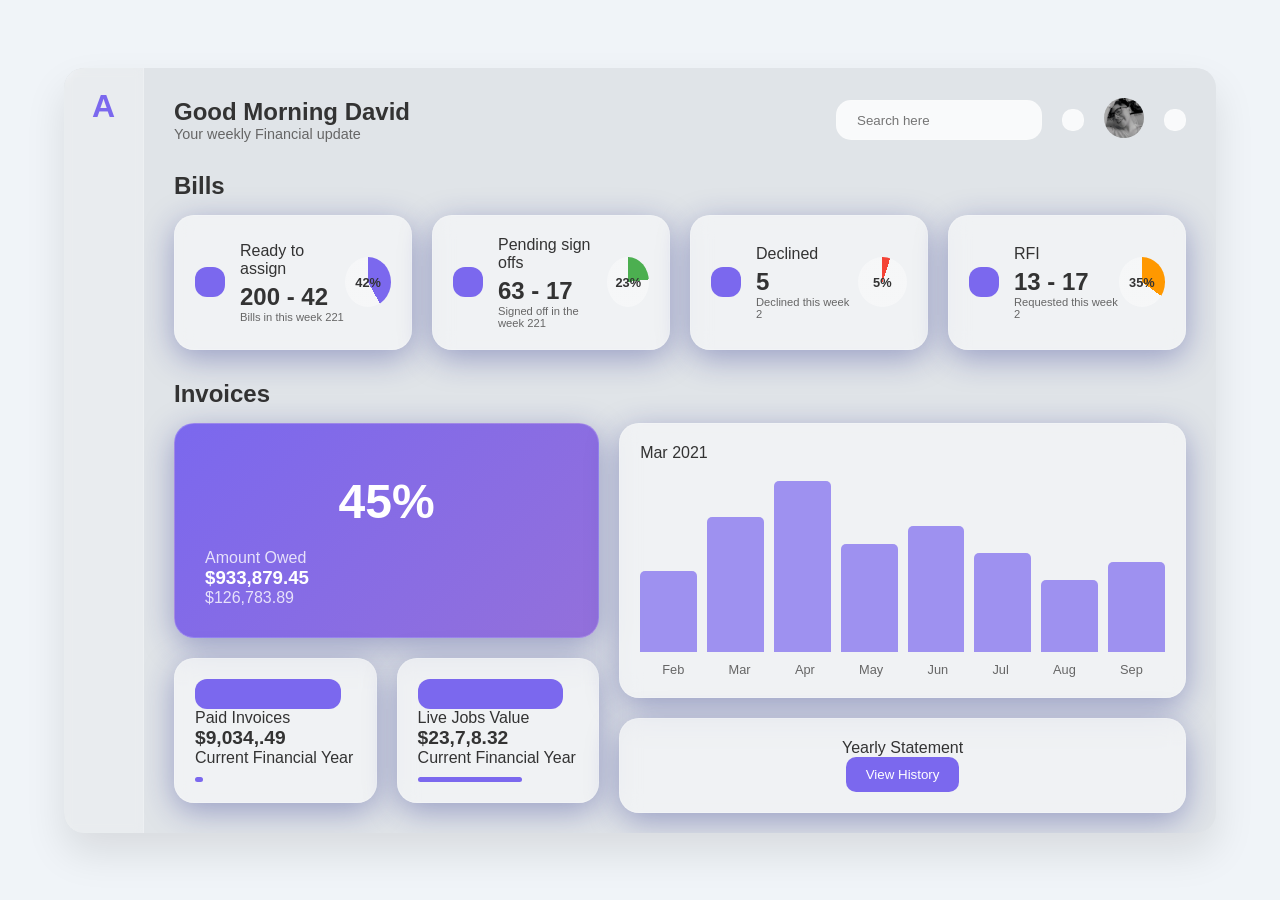
==== calendary/index.html @ 46ff019f "proyecto" ====
<!DOCTYPE html>
<html lang="es">
<head>
    <meta charset="UTF-8">
    <meta name="viewport" content="width=device-width, initial-scale=1.0">
    <title>Financial Dashboard UI - Glassmorphism</title>
    <link rel="stylesheet" href="./css/style.css">
    <link rel="stylesheet" href="cdnjs.cloudflare.com">
</head>
<body>

    <div class="dashboard-container">
        <aside class="sidebar">
            <div class="logo">A</div>
            <nav class="nav-links">
                <a href="#" class="active"><i class="fas fa-home"></i></a>
                <a href="#"><i class="fas fa-chart-line"></i></a>
                <a href="#"><i class="fas fa-file-invoice"></i></a>
                <a href="#"><i class="fas fa-cog"></i></a>
            </nav>
        </aside>
        <main class="main-content">
            <header class="header">
                <div class="greeting">
                    <h1>Good Morning David</h1>
                    <p>Your weekly Financial update <i class="fas fa-chevron-down"></i></p>
                </div>
                <div class="header-right">
                    <div class="search-box">
                        <i class="fas fa-search"></i>
                        <input type="text" placeholder="Search here">
                    </div>
                    <i class="fas fa-bell icon-btn"></i>
                    <div class="user-avatar">
                        <img src="./img/perfil.jpg" alt="User Avatar">
                    </div>
                    <i class="fas fa-ellipsis-v icon-btn"></i>
                </div>
            </header>

            <section class="section">
                <h2>Bills <i class="fas fa-chevron-down"></i></h2>
                <div class="card-grid">
                    <div class="card bill-card">
                        <div class="card-icon"><i class="fas fa-wallet"></i></div>
                        <div class="card-content">
                            <span>Ready to assign</span>
                            <h3>200 - 42</h3>
                            <p>Bills in this week 221</p>
                        </div>
                        <div class="progress-circle">42%</div>
                    </div>
                    <div class="card bill-card">
                        <div class="card-icon"><i class="fas fa-file-signature"></i></div>
                        <div class="card-content">
                            <span>Pending sign offs</span>
                            <h3>63 - 17</h3>
                            <p>Signed off in the week 221</p>
                        </div>
                        <div class="progress-circle" style="--progress: 23%; --color: #4CAF50;">23%</div>
                    </div>
                    <div class="card bill-card">
                        <div class="card-icon"><i class="fas fa-times-circle"></i></div>
                        <div class="card-content">
                            <span>Declined</span>
                            <h3>5</h3>
                            <p>Declined this week 2</p>
                        </div>
                        <div class="progress-circle" style="--progress: 5%; --color: #f44336;">5%</div>
                    </div>
                    <div class="card bill-card">
                        <div class="card-icon"><i class="fas fa-check-circle"></i></div>
                        <div class="card-content">
                            <span>RFI</span>
                            <h3>13 - 17</h3>
                            <p>Requested this week 2</p>
                        </div>
                        <div class="progress-circle" style="--progress: 35%; --color: #ff9800;">35%</div>
                    </div>
                </div>
            </section>

            <section class="section">
                <h2>Invoices <i class="fas fa-chevron-down"></i></h2>
                <div class="bottom-grid">
                    <div class="left-column">
                        <div class="card large-card">
                            <div class="large-chart-icon"><i class="fas fa-chart-pie"></i></div>
                            <div class="large-chart-progress">45%</div>
                            <div class="large-card-footer">
                                <span>Amount Owed</span>
                                <h3>$933,879.45</h3>
                                <p>$126,783.89</p>
                            </div>
                        </div>

                        <div class="small-cards">
                            <div class="card small-card">
                                <div class="card-icon"><i class="fas fa-file-invoice-dollar"></i></div>
                                <span>Paid Invoices</span>
                                <h3>$9,034,.49</h3>
                                <p>Current Financial Year</p>
                                <div class="progress-small" style="--progress: 5%;"></div>
                            </div>
                            <div class="card small-card">
                                <div class="card-icon"><i class="fas fa-briefcase"></i></div>
                                <span>Live Jobs Value</span>
                                <h3>$23,7,8.32</h3>
                                <p>Current Financial Year</p>
                                <div class="progress-small" style="--progress: 65%;"></div>
                            </div>
                        </div>
                    </div>
                    <div class="right-column">
                        <div class="card chart-card">
                            <div class="chart-header">
                                <span>Mar 2021</span>
                            </div>
                            <div class="bar-chart">
                                <div class="bar" style="height: 45%;" title="Feb"></div>
                                <div class="bar" style="height: 75%;" title="Mar"></div>
                                <div class="bar" style="height: 95%;" title="Apr"></div>
                                <div class="bar" style="height: 60%;" title="May"></div>
                                <div class="bar" style="height: 70%;" title="Jun"></div>
                                <div class="bar" style="height: 55%;" title="Jul"></div>
                                <div class="bar" style="height: 40%;" title="Aug"></div>
                                <div class="bar" style="height: 50%;" title="Sep"></div>
                            </div>
                            <div class="chart-labels">
                                <span>Feb</span><span>Mar</span><span>Apr</span><span>May</span><span>Jun</span><span>Jul</span><span>Aug</span><span>Sep</span>
                            </div>
                        </div>

                        <div class="card history-card">
                            <span>Yearly Statement</span>
                            <button>View History</button>
                        </div>
                    </div>
                </div>
            </section>
        </main>
    </div>

</body>
</html>
---- calendary/css/style.css ----
:root {
    --primary-color: #7b68ee;
    --background-color: #f0f4f8;
    --card-bg-blur: rgba(255, 255, 255, 0.5);
    --text-color: #333;
    --text-light: #666;
    --shadow: 0 8px 32px 0 rgba(31, 38, 135, 0.37);
    --border: 1px solid rgba(255, 255, 255, 0.18);
    --icon-bg: rgba(255, 255, 255, 0.8);
}

* {
    box-sizing: border-box;
    margin: 0;
    padding: 0;
}

body {
    font-family: 'Segoe UI', Tahoma, Geneva, Verdana, sans-serif;
    background: var(--background-color);
    display: flex;
    justify-content: center;
    align-items: center;
    min-height: 100vh;
    color: var(--text-color);
}

.dashboard-container {
    display: flex;
    width: 90%;
    max-width: 1200px;
    height: 85vh;
    background: #e0e4e8; 
    border-radius: 20px;
    overflow: hidden;
    box-shadow: 0 20px 40px rgba(0, 0, 0, 0.1);
}
.sidebar {
    width: 80px;
    background: rgba(255, 255, 255, 0.3);
    backdrop-filter: blur(5px);
    display: flex;
    flex-direction: column;
    align-items: center;
    padding: 20px 0;
    border-right: var(--border);
}

.logo {
    font-size: 2rem;
    font-weight: bold;
    color: var(--primary-color);
    margin-bottom: 40px;
}

.nav-links a {
    display: block;
    color: var(--text-light);
    padding: 15px;
    font-size: 1.3rem;
    text-decoration: none;
    transition: color 0.3s;
}

.nav-links a:hover, .nav-links a.active {
    color: var(--primary-color);
}
.main-content {
    flex-grow: 1;
    padding: 30px;
    overflow-y: auto;
}

.header {
    display: flex;
    justify-content: space-between;
    align-items: center;
    margin-bottom: 30px;
}

.greeting h1 {
    font-size: 1.5rem;
}

.greeting p {
    font-size: 0.9rem;
    color: var(--text-light);
}

.header-right {
    display: flex;
    align-items: center;
    gap: 20px;
}

.search-box {
    background: var(--icon-bg);
    padding: 10px 15px;
    border-radius: 15px;
    border: var(--border);
}

.search-box input {
    border: none;
    background: transparent;
    outline: none;
    margin-left: 5px;
}

.icon-btn {
    background: var(--icon-bg);
    padding: 10px;
    border-radius: 10px;
    cursor: pointer;
    border: var(--border);
}

.user-avatar img {
    width: 40px;
    height: 40px;
    border-radius: 50%;
    object-fit: cover;
}
.section h2 {
    margin-bottom: 15px;
    color: var(--text-color);
}

.card {
    background: var(--card-bg-blur);
    backdrop-filter: blur(10px); 
    border: var(--border);
    border-radius: 20px;
    padding: 20px;
    box-shadow: var(--shadow);
    display: flex;
    flex-direction: column;
}

.card-grid {
    display: grid;
    grid-template-columns: repeat(auto-fit, minmax(220px, 1fr));
    gap: 20px;
    margin-bottom: 30px;
}

.bill-card {
    flex-direction: row;
    align-items: center;
}

.card-icon {
    background: var(--primary-color);
    color: white;
    padding: 15px;
    border-radius: 12px;
    font-size: 1.2rem;
    margin-right: 15px;
}

.card-content h3 {
    font-size: 1.5rem;
    margin-top: 5px;
}

.card-content p {
    font-size: 0.7rem;
    color: var(--text-light);
}
.progress-circle {
    width: 50px;
    height: 50px;
    border-radius: 50%;
    background: conic-gradient(var(--color, var(--primary-color)) var(--progress, 42%), rgba(255, 255, 255, 0.4) 0%);
    display: flex;
    justify-content: center;
    align-items: center;
    font-size: 0.8rem;
    font-weight: bold;
    color: var(--text-color);
    margin-left: auto;
}
.bottom-grid {
    display: flex;
    gap: 20px;
}

.left-column {
    flex: 1.5;
    display: flex;
    flex-direction: column;
    gap: 20px;
}

.right-column {
    flex: 2;
    display: flex;
    flex-direction: column;
    gap: 20px;
}

.large-card {
    position: relative;
    background: linear-gradient(135deg, var(--primary-color), #9370db);
    color: white;
    padding: 30px;
}

.large-chart-progress {
    font-size: 3rem;
    font-weight: bold;
    text-align: center;
    margin-top: 20px;
}

.large-card-footer {
    margin-top: 20px;
}

.large-card-footer span, .large-card-footer p {
    color: rgba(255, 255, 255, 0.8);
}

.small-cards {
    display: flex;
    gap: 20px;
}

.small-card {
    flex: 1;
    position: relative;
}

.small-card h3 {
    font-size: 1.2rem;
}

.progress-small {
    height: 5px;
    background: var(--primary-color);
    width: var(--progress, 50%);
    border-radius: 5px;
    margin-top: 10px;
}

.chart-card {
    flex-grow: 1;
    display: flex;
    flex-direction: column;
}

.bar-chart {
    display: flex;
    align-items: flex-end;
    height: 200px;
    gap: 10px;
    padding: 10px 0;
}

.bar {
    flex: 1;
    background: var(--primary-color);
    border-radius: 5px 5px 0 0;
    transition: height 0.5s ease;
    opacity: 0.7;
}

.bar:hover {
    opacity: 1;
}

.chart-labels {
    display: flex;
    justify-content: space-around;
    font-size: 0.8rem;
    color: var(--text-light);
}

.history-card {
    display: flex;
    justify-content: space-between;
    align-items: center;
}

.history-card button {
    background: var(--primary-color);
    color: white;
    border: none;
    padding: 10px 20px;
    border-radius: 10px;
    cursor: pointer;
}
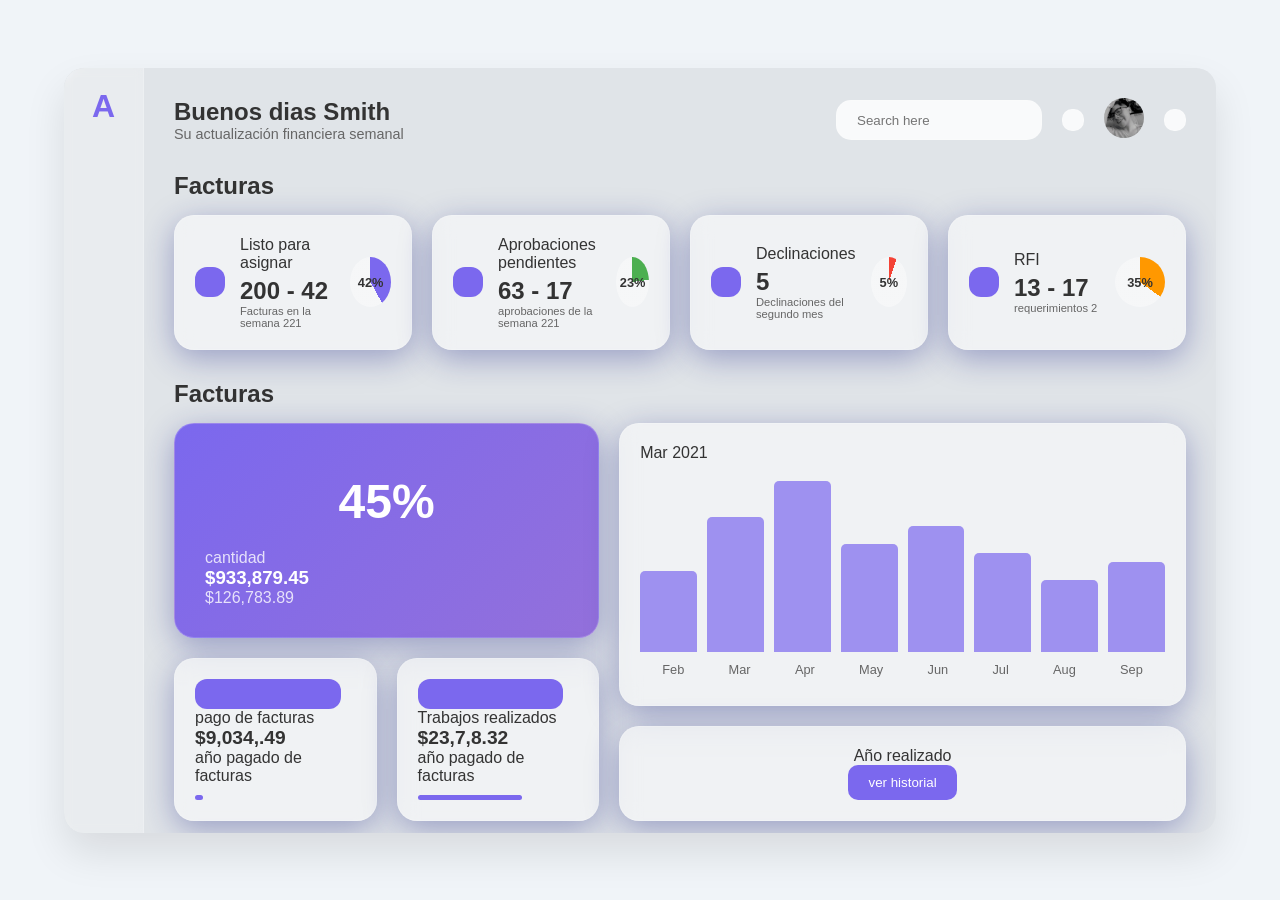
==== commit d71b7574: "proyecto 2" ====
--- a/calendary/index.html
+++ b/calendary/index.html
@@ -3,7 +3,7 @@
 <head>
     <meta charset="UTF-8">
     <meta name="viewport" content="width=device-width, initial-scale=1.0">
-    <title>Financial Dashboard UI - Glassmorphism</title>
+    <title>Calendary</title>
     <link rel="stylesheet" href="./css/style.css">
     <link rel="stylesheet" href="cdnjs.cloudflare.com">
 </head>
@@ -22,8 +22,8 @@
         <main class="main-content">
             <header class="header">
                 <div class="greeting">
-                    <h1>Good Morning David</h1>
-                    <p>Your weekly Financial update <i class="fas fa-chevron-down"></i></p>
+                    <h1>Buenos dias Smith</h1>
+                    <p>Su actualización financiera semanal <i class="fas fa-chevron-down"></i></p>
                 </div>
                 <div class="header-right">
                     <div class="search-box">
@@ -39,32 +39,32 @@
             </header>
 
             <section class="section">
-                <h2>Bills <i class="fas fa-chevron-down"></i></h2>
+                <h2>Facturas <i class="fas fa-chevron-down"></i></h2>
                 <div class="card-grid">
                     <div class="card bill-card">
                         <div class="card-icon"><i class="fas fa-wallet"></i></div>
                         <div class="card-content">
-                            <span>Ready to assign</span>
+                            <span>Listo para asignar</span>
                             <h3>200 - 42</h3>
-                            <p>Bills in this week 221</p>
+                            <p>Facturas en la semana 221</p>
                         </div>
                         <div class="progress-circle">42%</div>
                     </div>
                     <div class="card bill-card">
                         <div class="card-icon"><i class="fas fa-file-signature"></i></div>
                         <div class="card-content">
-                            <span>Pending sign offs</span>
+                            <span>Aprobaciones pendientes</span>
                             <h3>63 - 17</h3>
-                            <p>Signed off in the week 221</p>
+                            <p>aprobaciones de la semana 221</p>
                         </div>
                         <div class="progress-circle" style="--progress: 23%; --color: #4CAF50;">23%</div>
                     </div>
                     <div class="card bill-card">
                         <div class="card-icon"><i class="fas fa-times-circle"></i></div>
                         <div class="card-content">
-                            <span>Declined</span>
+                            <span>Declinaciones</span>
                             <h3>5</h3>
-                            <p>Declined this week 2</p>
+                            <p>Declinaciones del segundo mes</p>
                         </div>
                         <div class="progress-circle" style="--progress: 5%; --color: #f44336;">5%</div>
                     </div>
@@ -73,7 +73,7 @@
                         <div class="card-content">
                             <span>RFI</span>
                             <h3>13 - 17</h3>
-                            <p>Requested this week 2</p>
+                            <p>requerimientos 2</p>
                         </div>
                         <div class="progress-circle" style="--progress: 35%; --color: #ff9800;">35%</div>
                     </div>
@@ -81,14 +81,14 @@
             </section>
 
             <section class="section">
-                <h2>Invoices <i class="fas fa-chevron-down"></i></h2>
+                <h2>Facturas <i class="fas fa-chevron-down"></i></h2>
                 <div class="bottom-grid">
                     <div class="left-column">
                         <div class="card large-card">
                             <div class="large-chart-icon"><i class="fas fa-chart-pie"></i></div>
                             <div class="large-chart-progress">45%</div>
                             <div class="large-card-footer">
-                                <span>Amount Owed</span>
+                                <span>cantidad</span>
                                 <h3>$933,879.45</h3>
                                 <p>$126,783.89</p>
                             </div>
@@ -97,16 +97,16 @@
                         <div class="small-cards">
                             <div class="card small-card">
                                 <div class="card-icon"><i class="fas fa-file-invoice-dollar"></i></div>
-                                <span>Paid Invoices</span>
+                                <span>pago de facturas</span>
                                 <h3>$9,034,.49</h3>
-                                <p>Current Financial Year</p>
+                                <p>año pagado de facturas</p>
                                 <div class="progress-small" style="--progress: 5%;"></div>
                             </div>
                             <div class="card small-card">
                                 <div class="card-icon"><i class="fas fa-briefcase"></i></div>
-                                <span>Live Jobs Value</span>
+                                <span>Trabajos realizados</span>
                                 <h3>$23,7,8.32</h3>
-                                <p>Current Financial Year</p>
+                                <p>año pagado de facturas</p>
                                 <div class="progress-small" style="--progress: 65%;"></div>
                             </div>
                         </div>
@@ -132,8 +132,8 @@
                         </div>
 
                         <div class="card history-card">
-                            <span>Yearly Statement</span>
-                            <button>View History</button>
+                            <span>Año realizado</span>
+                            <button>ver historial</button>
                         </div>
                     </div>
                 </div>
